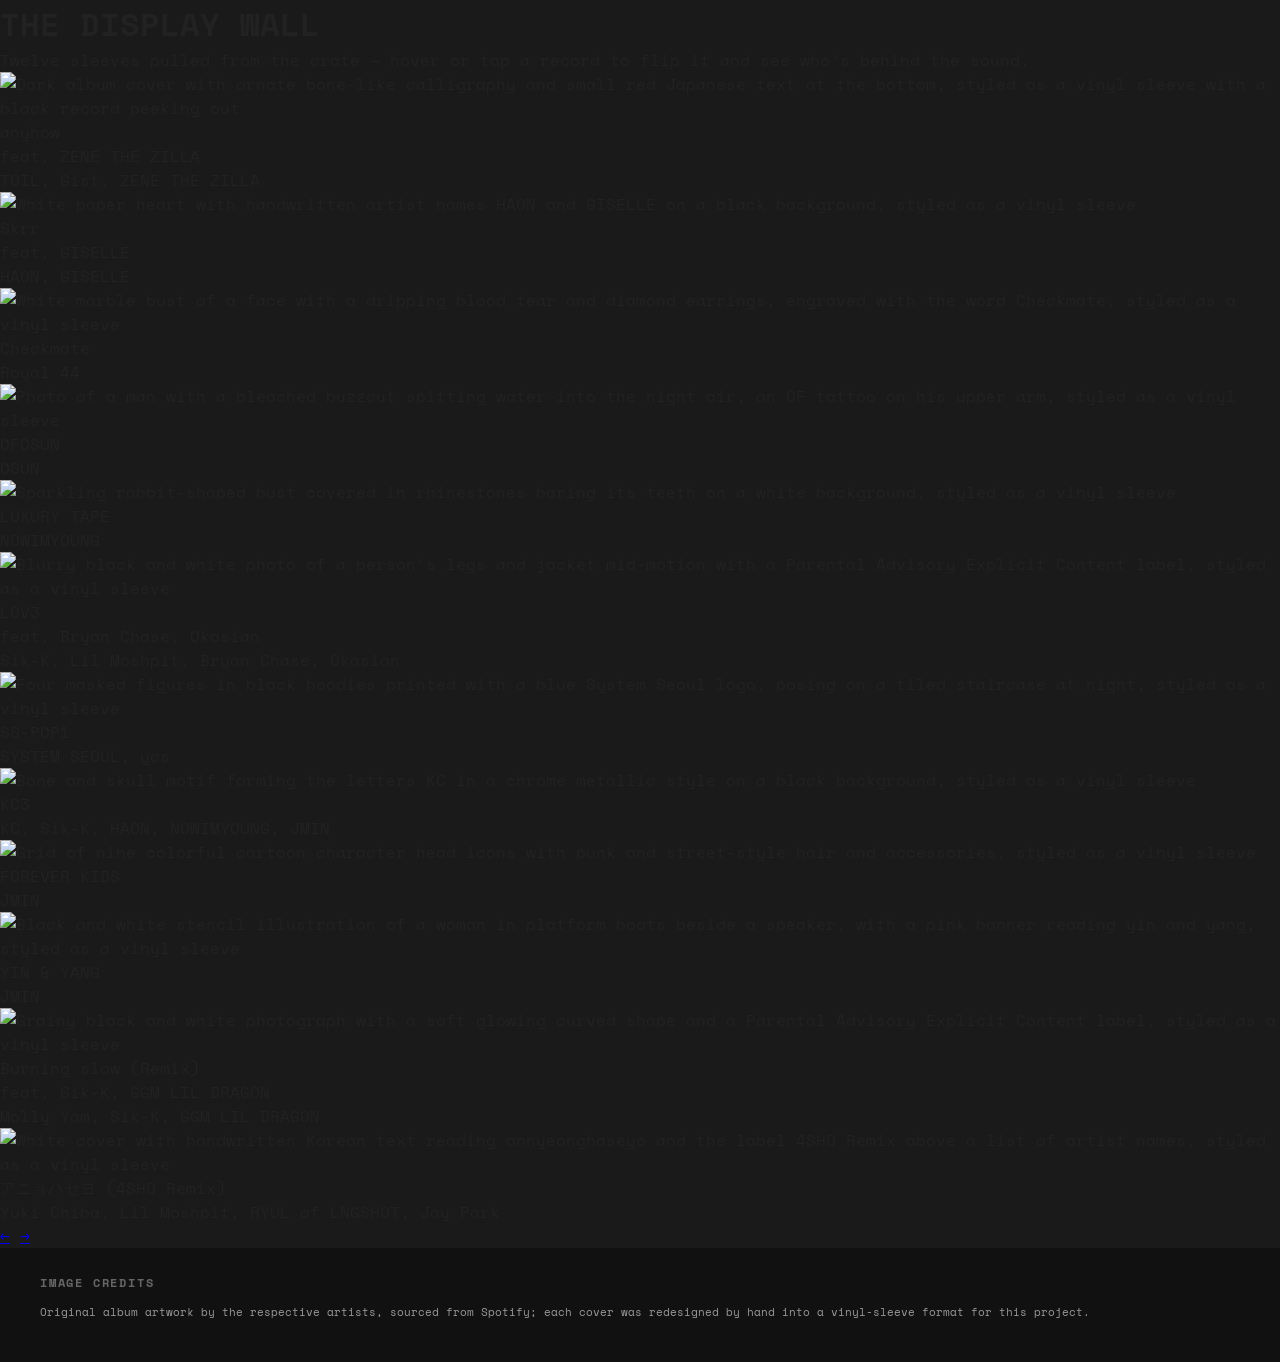
==== page2.html @ 895ce556 "Add files via upload" ====
<!DOCTYPE html>
<html lang="en">
  <head>
    <meta charset="UTF-8" />
    <meta name="viewport" content="width=device-width, initial-scale=1.0" />
    <title>The Display Wall — Korean Hip Hop Collage</title>

    <link rel="preconnect" href="https://fonts.googleapis.com" />
    <link rel="preconnect" href="https://fonts.gstatic.com" crossorigin />
    <link
      href="https://fonts.googleapis.com/css2?family=Abril+Fatface&family=Space+Mono:wght@400;700&display=swap"
      rel="stylesheet"
    />

    <link rel="stylesheet" href="style.css" />
  </head>
  <body class="page2-body">
    <!-- 天窗:纯装饰性的CSS天窗效果,暗示"店内向上看到的天花板光线" -->
    <div class="skylight" aria-hidden="true">
      <div class="skylight-glow"></div>
    </div>

    <main class="display-room">
      <header class="room-header">
        <h1>THE DISPLAY WALL</h1>
        <p class="room-intro">
          Twelve sleeves pulled from the crate — hover or tap a record to flip
          it and see who's behind the sound.
        </p>
      </header>

      <!-- 展示墙:3行4列的CSS Grid,每个格子是一张可翻转的专辑卡片 -->
      <section class="wall-grid">
        <div class="flip-card" tabindex="0" role="button" aria-pressed="false" aria-label="anyhow featuring ZENE THE ZILLA">
          <div class="flip-card-inner">
            <div class="flip-card-front">
              <img
                src="images/page2/album-01-anyhow.png"
                alt="Dark album cover with ornate bone-like calligraphy and small red Japanese text at the bottom, styled as a vinyl sleeve with a black record peeking out"
              />
            </div>
            <div class="flip-card-back">
              <p class="track-title">anyhow</p>
              <p class="track-feat">feat. ZENE THE ZILLA</p>
              <p class="track-artists">TOIL, Gist, ZENE THE ZILLA</p>
            </div>
          </div>
        </div>

        <div class="flip-card" tabindex="0" role="button" aria-pressed="false" aria-label="Skrr featuring GISELLE">
          <div class="flip-card-inner">
            <div class="flip-card-front">
              <img
                src="images/page2/album-02-skrr.png"
                alt="White paper heart with handwritten artist names HAON and GISELLE on a black background, styled as a vinyl sleeve"
              />
            </div>
            <div class="flip-card-back">
              <p class="track-title">Skrr</p>
              <p class="track-feat">feat. GISELLE</p>
              <p class="track-artists">HAON, GISELLE</p>
            </div>
          </div>
        </div>

        <div class="flip-card" tabindex="0" role="button" aria-pressed="false" aria-label="Checkmate by Royal 44">
          <div class="flip-card-inner">
            <div class="flip-card-front">
              <img
                src="images/page2/album-03-checkmate.png"
                alt="White marble bust of a face with a dripping blood tear and diamond earrings, engraved with the word Checkmate, styled as a vinyl sleeve"
              />
            </div>
            <div class="flip-card-back">
              <p class="track-title">Checkmate</p>
              <p class="track-artists">Royal 44</p>
            </div>
          </div>
        </div>

        <div class="flip-card" tabindex="0" role="button" aria-pressed="false" aria-label="OFOSUN by OSUN">
          <div class="flip-card-inner">
            <div class="flip-card-front">
              <img
                src="images/page2/album-04-ofosun.png"
                alt="Photo of a man with a bleached buzzcut spitting water into the night air, an OF tattoo on his upper arm, styled as a vinyl sleeve"
              />
            </div>
            <div class="flip-card-back">
              <p class="track-title">OFOSUN</p>
              <p class="track-artists">OSUN</p>
            </div>
          </div>
        </div>

        <div class="flip-card" tabindex="0" role="button" aria-pressed="false" aria-label="Luxury Tape by NOWIMYOUNG">
          <div class="flip-card-inner">
            <div class="flip-card-front">
              <img
                src="images/page2/album-05-luxurytape.png"
                alt="Sparkling rabbit-shaped bust covered in rhinestones baring its teeth on a white background, styled as a vinyl sleeve"
              />
            </div>
            <div class="flip-card-back">
              <p class="track-title">LUXURY TAPE</p>
              <p class="track-artists">NOWIMYOUNG</p>
            </div>
          </div>
        </div>

        <div class="flip-card" tabindex="0" role="button" aria-pressed="false" aria-label="LOV3 featuring Bryan Chase and Okasian">
          <div class="flip-card-inner">
            <div class="flip-card-front">
              <img
                src="images/page2/album-06-lov3.png"
                alt="Blurry black and white photo of a person's legs and jacket mid-motion with a Parental Advisory Explicit Content label, styled as a vinyl sleeve"
              />
            </div>
            <div class="flip-card-back">
              <p class="track-title">LOV3</p>
              <p class="track-feat">feat. Bryan Chase, Okasian</p>
              <p class="track-artists">Sik-K, Lil Moshpit, Bryan Chase, Okasian</p>
            </div>
          </div>
        </div>

        <div class="flip-card" tabindex="0" role="button" aria-pressed="false" aria-label="SS-POP1 by SYSTEM SEOUL and ycs">
          <div class="flip-card-inner">
            <div class="flip-card-front">
              <img
                src="images/page2/album-07-sspop1.png"
                alt="Four masked figures in black hoodies printed with a blue System Seoul logo, posing on a tiled staircase at night, styled as a vinyl sleeve"
              />
            </div>
            <div class="flip-card-back">
              <p class="track-title">SS-POP1</p>
              <p class="track-artists">SYSTEM SEOUL, ycs</p>
            </div>
          </div>
        </div>

        <div class="flip-card" tabindex="0" role="button" aria-pressed="false" aria-label="KC3 by KC, Sik-K, HAON, NOWIMYOUNG, and JMIN">
          <div class="flip-card-inner">
            <div class="flip-card-front">
              <img
                src="images/page2/album-08-kc3.png"
                alt="Bone and skull motif forming the letters KC in a chrome metallic style on a black background, styled as a vinyl sleeve"
              />
            </div>
            <div class="flip-card-back">
              <p class="track-title">KC3</p>
              <p class="track-artists">KC, Sik-K, HAON, NOWIMYOUNG, JMIN</p>
            </div>
          </div>
        </div>

        <div class="flip-card" tabindex="0" role="button" aria-pressed="false" aria-label="Forever Kids by JMIN">
          <div class="flip-card-inner">
            <div class="flip-card-front">
              <img
                src="images/page2/album-09-foreverkids.png"
                alt="Grid of nine colorful cartoon character head icons with punk and street-style hair and accessories, styled as a vinyl sleeve"
              />
            </div>
            <div class="flip-card-back">
              <p class="track-title">FOREVER KIDS</p>
              <p class="track-artists">JMIN</p>
            </div>
          </div>
        </div>

        <div class="flip-card" tabindex="0" role="button" aria-pressed="false" aria-label="Yin and Yang by JMIN">
          <div class="flip-card-inner">
            <div class="flip-card-front">
              <img
                src="images/page2/album-10-yinyang.png"
                alt="Black and white stencil illustration of a woman in platform boots beside a speaker, with a pink banner reading yin and yang, styled as a vinyl sleeve"
              />
            </div>
            <div class="flip-card-back">
              <p class="track-title">YIN &amp; YANG</p>
              <p class="track-artists">JMIN</p>
            </div>
          </div>
        </div>

        <div class="flip-card" tabindex="0" role="button" aria-pressed="false" aria-label="Burning slow remix featuring Sik-K and GGM LIL DRAGON">
          <div class="flip-card-inner">
            <div class="flip-card-front">
              <img
                src="images/page2/album-11-burningslow.png"
                alt="Grainy black and white photograph with a soft glowing curved shape and a Parental Advisory Explicit Content label, styled as a vinyl sleeve"
              />
            </div>
            <div class="flip-card-back">
              <p class="track-title">Burning slow (Remix)</p>
              <p class="track-feat">feat. Sik-K, GGM LIL DRAGON</p>
              <p class="track-artists">Molly Yam, Sik-K, GGM LIL DRAGON</p>
            </div>
          </div>
        </div>

        <div class="flip-card" tabindex="0" role="button" aria-pressed="false" aria-label="Annyeonghaseyo 4SHO Remix">
          <div class="flip-card-inner">
            <div class="flip-card-front">
              <img
                src="images/page2/album-12-annyeonghaseyo.png"
                alt="White cover with handwritten Korean text reading annyeonghaseyo and the label 4SHO Remix above a list of artist names, styled as a vinyl sleeve"
              />
            </div>
            <div class="flip-card-back">
              <p class="track-title">アニョハセヨ (4SHO Remix)</p>
              <p class="track-artists">Yuki Chiba, Lil Moshpit, RYUL of LNGSHOT, Jay Park</p>
            </div>
          </div>
        </div>
      </section>
    </main>

    <!-- 左右箭头导航:左回主页,右去下一页 -->
    <nav class="wall-nav" aria-label="Page navigation">
      <a class="wall-arrow wall-arrow-left" href="index.html" aria-label="Back to the storefront">&#8592;</a>
      <a class="wall-arrow wall-arrow-right" href="page3.html" aria-label="Continue to the next room">&#8594;</a>
    </nav>

    <footer class="credits">
      <h2>Image Credits</h2>
      <p class="credits-note">
        Original album artwork by the respective artists, sourced from Spotify;
        each cover was redesigned by hand into a vinyl-sleeve format for this project.
      </p>
    </footer>

    <script>
      // 让触摸设备(没有鼠标hover)也能点击翻转卡片,同时保留键盘可访问性
      document.querySelectorAll(".flip-card").forEach(function (card) {
        function toggleFlip() {
          var flipped = card.classList.toggle("flipped");
          card.setAttribute("aria-pressed", flipped ? "true" : "false");
        }
        card.addEventListener("click", toggleFlip);
        card.addEventListener("keydown", function (e) {
          if (e.key === "Enter" || e.key === " ") {
            e.preventDefault();
            toggleFlip();
          }
        });
      });
    </script>
  </body>
</html>
---- style.css ----
/* ===== 全局重置 ===== */
* {
  margin: 0;
  padding: 0;
  box-sizing: border-box;
}

body {
  background-color: #1a1a1a;
  font-family: "Space Mono", monospace;
  color: #222;
}

.storefront {
  display: grid;
  grid-template-rows: auto auto;
  grid-template-columns: 1fr;
}

/* ============================================
   HERO: 门的照片,横向满宽,所有贴纸都叠加在这张照片上
   ============================================ */
.hero {
  position: relative;
  width: 100%;
  aspect-ratio: 3 / 2;
  max-height: 92vh;
  overflow: hidden;
}

.door-photo {
  width: 100%;
  height: 100%;
}

.door-photo .main-photo {
  width: 100%;
  height: 100%;
  object-fit: cover;
  display: block;
}

.shop-sign {
  position: absolute;
  inset: 0;
  z-index: 3;
  display: flex;
  align-items: center;
  justify-content: center;
  text-align: center;
  font-family: "Abril Fatface", serif;
  font-size: clamp(3rem, 11vw, 8rem);
  line-height: 0.8;
  letter-spacing: -0.01em;
  color: #faff00;
  transform: scaleY(1.75);
  text-shadow: 0 0 40px rgba(0, 0, 0, 0.55);
  pointer-events: none;
}

.handle-overlay {
  position: absolute;
  top: 55%;
  right: 15%;
  width: 3.6%;
  height: auto;
  aspect-ratio: 1 / 1;
  object-fit: cover;
  border: 2px solid #f4f1ea;
  box-shadow: 2px 3px 8px rgba(0, 0, 0, 0.5);
  transform: rotate(-6deg);
  transition: transform 0.25s ease;
  z-index: 2;
  cursor: pointer;
}

.handle-overlay:hover,
.handle-overlay:focus {
  transform: scale(1.4) rotate(0deg);
  z-index: 6;
}

.sticker {
  position: absolute;
  z-index: 2;
  border: 5px solid #f4f1ea;
  background: #f4f1ea;
  box-shadow: 3px 5px 12px rgba(0, 0, 0, 0.5);
  transition: transform 0.25s ease;
}

.sticker img {
  width: 100%;
  height: 100%;
  object-fit: cover;
  display: block;
}

.sticker:hover,
.sticker:focus-within {
  z-index: 6;
  transform: scale(1.12) rotate(0deg) !important;
}

.sticker-hours {
  top: 4%;
  left: 2%;
  width: 15%;
  aspect-ratio: 1024 / 689;
  transform: rotate(-4deg);
}

.sticker-graffiti {
  top: 40%;
  left: 3%;
  width: 10%;
  aspect-ratio: 1 / 1;
  transform: rotate(-6deg);
}

.sticker-sign {
  bottom: 8%;
  left: 3%;
  width: 7%;
  aspect-ratio: 1 / 1;
  transform: rotate(5deg);
}

.sticker-flyer {
  bottom: 6%;
  left: 14%;
  width: 10%;
  aspect-ratio: 736 / 920;
  transform: rotate(4deg);
}

.sticker-poster {
  top: 6%;
  right: 24%;
  width: 12%;
  aspect-ratio: 735 / 741;
  transform: rotate(-3deg);
}

.sticker-group {
  top: 4%;
  right: 3%;
  width: 13%;
  aspect-ratio: 1170 / 1130;
  transform: rotate(3deg);
}

.sticker-vinyl {
  bottom: 8%;
  right: 22%;
  width: 9%;
  aspect-ratio: 750 / 1000;
  transform: rotate(6deg);
}

.sticker-artist {
  bottom: 6%;
  right: 4%;
  width: 10%;
  aspect-ratio: 736 / 946;
  transform: rotate(-5deg);
}

.enter-nav {
  position: absolute;
  bottom: 5%;
  left: 50%;
  transform: translateX(-50%);
  z-index: 4;
}

.enter-nav a {
  font-family: "Space Mono", monospace;
  font-size: 1.1rem;
  color: #fff;
  text-decoration: underline;
  text-underline-offset: 6px;
  background: rgba(0, 0, 0, 0.65);
  padding: 10px 24px;
  transition: color 0.2s ease, background 0.2s ease;
}

.enter-nav a:hover,
.enter-nav a:focus {
  color: #ffde59;
  background: rgba(0, 0, 0, 0.85);
}

.tagline {
  font-family: "Space Mono", monospace;
  font-weight: 700;
  font-size: 0.95rem;
  color: #f4e9d8;
  text-align: center;
  padding: 24px 20px;
  background: #1a1a1a;
}

.credits {
  background: #111;
  color: #999;
  font-family: "Space Mono", monospace;
  font-size: 0.7rem;
  padding: 24px 40px 40px;
  line-height: 1.8;
}

.credits h2 {
  font-family: "Space Mono", monospace;
  font-size: 0.75rem;
  text-transform: uppercase;
  letter-spacing: 0.15em;
  color: #666;
  margin-bottom: 8px;
}

.credits a {
  color: #f4e9d8;
}

.credits a:hover,
.credits a:focus {
  color: #ffde59;
}

@media (max-width: 700px) {
  .hero {
    aspect-ratio: 4 / 5;
    max-height: none;
  }
  .shop-sign {
    font-size: clamp(2.2rem, 16vw, 4rem);
  }
  .sticker-hours,
  .sticker-poster,
  .sticker-group {
    width: 22%;
  }
  .sticker-graffiti,
  .sticker-flyer,
  .sticker-vinyl,
  .sticker-artist {
    width: 16%;
  }
  .sticker-sign {
    width: 11%;
  }
  .handle-overlay {
    width: 6%;
  }
}
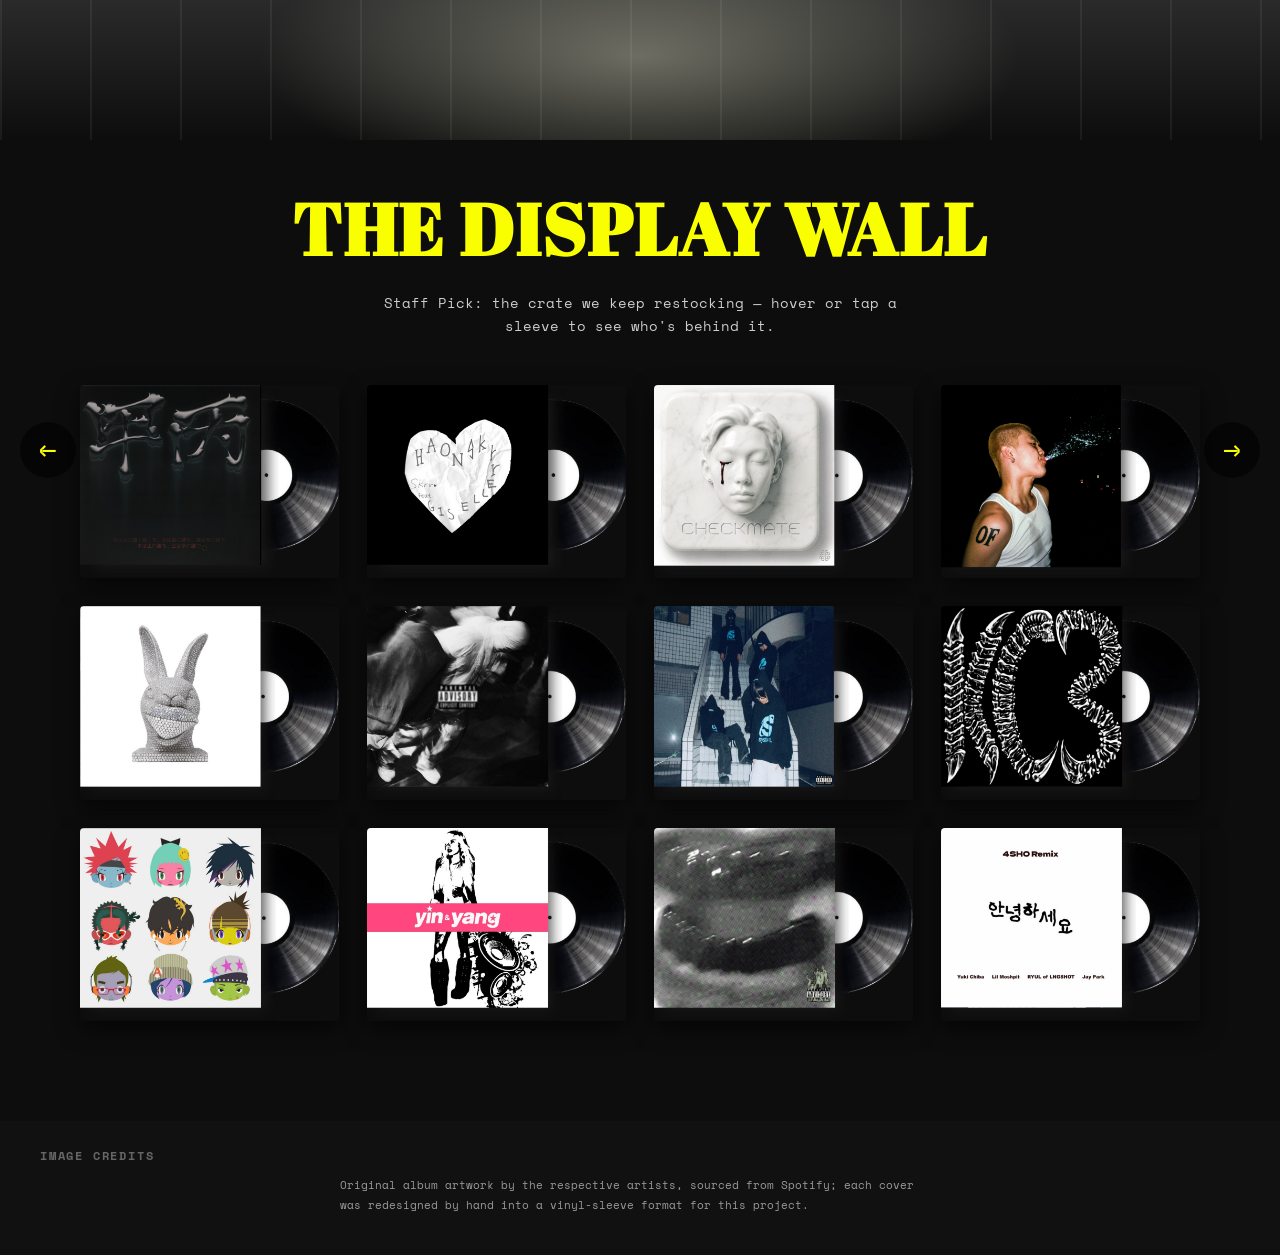
==== commit 8c02367c: "Add files via upload" ====
--- a/page2.html
+++ b/page2.html
@@ -24,8 +24,8 @@
       <header class="room-header">
         <h1>THE DISPLAY WALL</h1>
         <p class="room-intro">
-          Twelve sleeves pulled from the crate — hover or tap a record to flip
-          it and see who's behind the sound.
+          Staff Pick: the crate we keep restocking — hover or tap a sleeve to
+          see who's behind it.
         </p>
       </header>
 
--- a/style.css
+++ b/style.css
@@ -11,6 +11,9 @@
   color: #222;
 }
 
+/* Page 1 整体用 CSS Grid 分成两行:hero大图区 + tagline文字区。
+   hero内部的贴纸依然用 position:absolute 做自由拼贴,两者不冲突:
+   Grid 负责整页的宏观结构,absolute 负责 hero 内部的贴纸细节摆放。 */
 .storefront {
   display: grid;
   grid-template-rows: auto auto;
@@ -23,7 +26,7 @@
 .hero {
   position: relative;
   width: 100%;
-  aspect-ratio: 3 / 2;
+  aspect-ratio: 3 / 2; /* 门店照片原始比例 735x490,完整显示不裁切变形 */
   max-height: 92vh;
   overflow: hidden;
 }
@@ -40,6 +43,7 @@
   display: block;
 }
 
+/* ===== 标题招牌 ===== */
 .shop-sign {
   position: absolute;
   inset: 0;
@@ -58,6 +62,7 @@
   pointer-events: none;
 }
 
+/* ===== 门把手贴纸:很小尺寸,贴在照片里真实门的位置上,可交互 ===== */
 .handle-overlay {
   position: absolute;
   top: 55%;
@@ -80,6 +85,7 @@
   z-index: 6;
 }
 
+/* ===== 贴纸通用样式:白边+投影,模拟"贴上去"的质感 ===== */
 .sticker {
   position: absolute;
   z-index: 2;
@@ -102,6 +108,7 @@
   transform: scale(1.12) rotate(0deg) !important;
 }
 
+/* 每张贴纸的位置、大小、比例,均对应各自原图的真实宽高比,避免裁切变形 */
 .sticker-hours {
   top: 4%;
   left: 2%;
@@ -166,6 +173,7 @@
   transform: rotate(-5deg);
 }
 
+/* ===== 导航:进入店内 ===== */
 .enter-nav {
   position: absolute;
   bottom: 5%;
@@ -191,6 +199,7 @@
   background: rgba(0, 0, 0, 0.85);
 }
 
+/* ===== 氛围文案 ===== */
 .tagline {
   font-family: "Space Mono", monospace;
   font-weight: 700;
@@ -201,6 +210,7 @@
   background: #1a1a1a;
 }
 
+/* ===== 素材来源 Credits ===== */
 .credits {
   background: #111;
   color: #999;
@@ -228,6 +238,7 @@
   color: #ffde59;
 }
 
+/* ===== 响应式:小屏幕上让贴纸稍微缩小,避免过度重叠 ===== */
 @media (max-width: 700px) {
   .hero {
     aspect-ratio: 4 / 5;
@@ -254,3 +265,213 @@
     width: 6%;
   }
 }
+
+/* ============================================
+   PAGE 2: THE DISPLAY WALL
+   3行 x 4列 的 CSS Grid 展示墙,和page1的absolute拼贴、
+   page3(之后)的布局都不一样,体现"每页不同网格结构"
+   ============================================ */
+.page2-body {
+  background: #0d0d0d;
+}
+
+/* 天窗:纯装饰,模拟店内抬头看到的天花板光线 */
+.skylight {
+  position: relative;
+  height: 140px;
+  background: repeating-linear-gradient(
+      90deg,
+      rgba(255, 255, 255, 0.06) 0px,
+      rgba(255, 255, 255, 0.06) 2px,
+      transparent 2px,
+      transparent 90px
+    ),
+    linear-gradient(180deg, #2a2a2a 0%, #0d0d0d 100%);
+  overflow: hidden;
+}
+
+.skylight-glow {
+  position: absolute;
+  top: -60%;
+  left: 50%;
+  width: 60%;
+  height: 200%;
+  transform: translateX(-50%);
+  background: radial-gradient(
+    ellipse at center,
+    rgba(255, 255, 224, 0.35) 0%,
+    rgba(255, 255, 224, 0) 70%
+  );
+}
+
+.display-room {
+  max-width: 1400px;
+  margin: 0 auto;
+  padding: 40px 80px 100px;
+}
+
+.room-header {
+  text-align: center;
+  margin-bottom: 48px;
+}
+
+.room-header h1 {
+  font-family: "Abril Fatface", serif;
+  font-size: clamp(2.5rem, 6vw, 4.5rem);
+  color: #faff00;
+  letter-spacing: 0.02em;
+}
+
+.room-intro {
+  font-family: "Space Mono", monospace;
+  color: #ccc;
+  max-width: 560px;
+  margin: 14px auto 0;
+  font-size: 0.9rem;
+  line-height: 1.6;
+}
+
+/* 展示墙:3行4列 CSS Grid */
+.wall-grid {
+  display: grid;
+  grid-template-columns: repeat(4, 1fr);
+  grid-template-rows: repeat(3, 1fr);
+  gap: 28px;
+}
+
+.flip-card {
+  perspective: 1200px;
+  aspect-ratio: 1.34;
+  cursor: pointer;
+  outline: none;
+}
+
+.flip-card:focus-visible .flip-card-inner {
+  outline: 3px solid #faff00;
+  outline-offset: 4px;
+}
+
+.flip-card-inner {
+  position: relative;
+  width: 100%;
+  height: 100%;
+  transition: transform 0.6s;
+  transform-style: preserve-3d;
+}
+
+.flip-card:hover .flip-card-inner,
+.flip-card.flipped .flip-card-inner {
+  transform: rotateY(180deg);
+}
+
+.flip-card-front,
+.flip-card-back {
+  position: absolute;
+  inset: 0;
+  backface-visibility: hidden;
+  border-radius: 4px;
+  overflow: hidden;
+  box-shadow: 0 8px 22px rgba(0, 0, 0, 0.6);
+}
+
+.flip-card-front img {
+  width: 100%;
+  height: 100%;
+  object-fit: cover;
+  display: block;
+}
+
+.flip-card-back {
+  background: #111;
+  border: 2px solid #faff00;
+  transform: rotateY(180deg);
+  display: flex;
+  flex-direction: column;
+  align-items: center;
+  justify-content: center;
+  text-align: center;
+  padding: 16px;
+}
+
+.track-title {
+  font-family: "Abril Fatface", serif;
+  color: #faff00;
+  font-size: 1.1rem;
+  margin-bottom: 8px;
+  line-height: 1.2;
+}
+
+.track-feat {
+  font-family: "Space Mono", monospace;
+  color: #ccc;
+  font-size: 0.7rem;
+  margin-bottom: 8px;
+}
+
+.track-artists {
+  font-family: "Space Mono", monospace;
+  color: #999;
+  font-size: 0.7rem;
+  line-height: 1.5;
+}
+
+/* 左右箭头导航 */
+.wall-arrow {
+  position: fixed;
+  top: 50%;
+  transform: translateY(-50%);
+  width: 56px;
+  height: 56px;
+  display: flex;
+  align-items: center;
+  justify-content: center;
+  font-size: 1.8rem;
+  color: #faff00;
+  text-decoration: none;
+  background: rgba(0, 0, 0, 0.55);
+  border-radius: 50%;
+  z-index: 10;
+  transition: background 0.2s ease, transform 0.2s ease;
+}
+
+.wall-arrow-left {
+  left: 20px;
+}
+
+.wall-arrow-right {
+  right: 20px;
+}
+
+.wall-arrow:hover,
+.wall-arrow:focus {
+  background: rgba(0, 0, 0, 0.9);
+  transform: translateY(-50%) scale(1.12);
+}
+
+.credits-note {
+  max-width: 600px;
+  margin: 0 auto;
+}
+
+/* ===== 响应式:小屏幕上减少列数 ===== */
+@media (max-width: 900px) {
+  .display-room {
+    padding: 30px 30px 80px;
+  }
+  .wall-grid {
+    grid-template-columns: repeat(2, 1fr);
+    grid-template-rows: repeat(6, 1fr);
+  }
+  .wall-arrow {
+    width: 44px;
+    height: 44px;
+    font-size: 1.4rem;
+  }
+}
+
+@media (max-width: 480px) {
+  .wall-grid {
+    grid-template-columns: 1fr;
+    grid-template-rows: repeat(12, 1fr);
+  }
+}
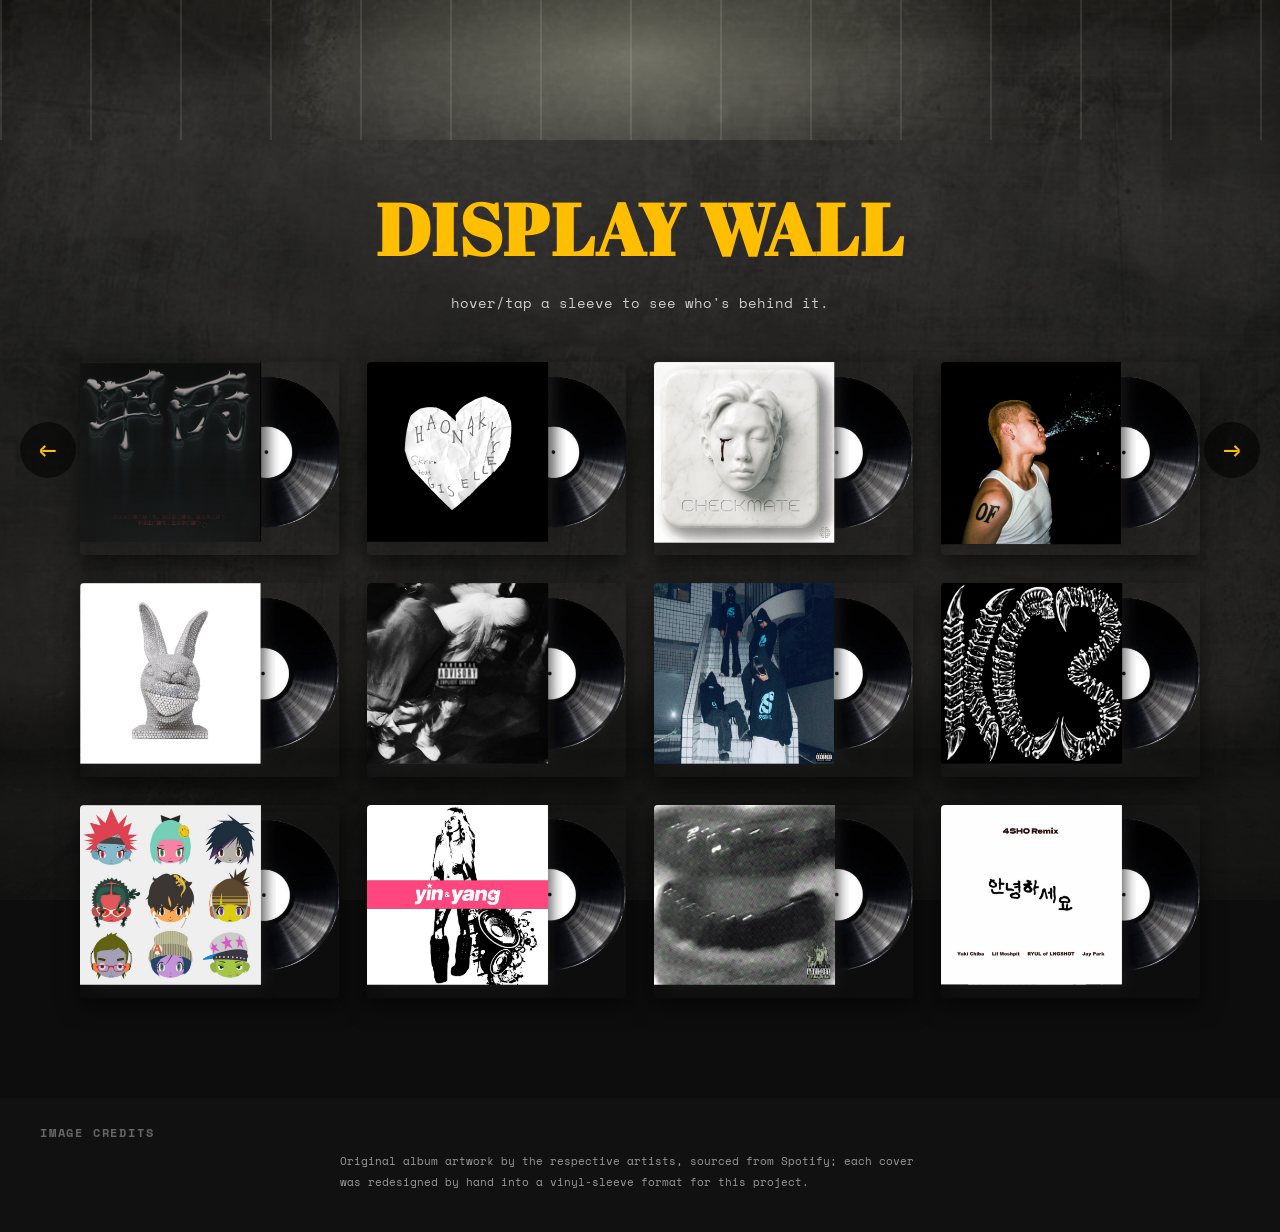
==== commit fa8c88c5: "Add files via upload" ====
--- a/page2.html
+++ b/page2.html
@@ -22,10 +22,9 @@
 
     <main class="display-room">
       <header class="room-header">
-        <h1>THE DISPLAY WALL</h1>
+        <h1>DISPLAY WALL</h1>
         <p class="room-intro">
-          Staff Pick: the crate we keep restocking — hover or tap a sleeve to
-          see who's behind it.
+          hover/tap a sleeve to see who's behind it.
         </p>
       </header>
 
--- a/style.css
+++ b/style.css
@@ -56,7 +56,7 @@
   font-size: clamp(3rem, 11vw, 8rem);
   line-height: 0.8;
   letter-spacing: -0.01em;
-  color: #faff00;
+  color: #FFBF00;
   transform: scaleY(1.75);
   text-shadow: 0 0 40px rgba(0, 0, 0, 0.55);
   pointer-events: none;
@@ -195,7 +195,7 @@
 
 .enter-nav a:hover,
 .enter-nav a:focus {
-  color: #ffde59;
+  color: #FFBF00;
   background: rgba(0, 0, 0, 0.85);
 }
 
@@ -235,7 +235,7 @@
 
 .credits a:hover,
 .credits a:focus {
-  color: #ffde59;
+  color: #FFBF00;
 }
 
 /* ===== 响应式:小屏幕上让贴纸稍微缩小,避免过度重叠 ===== */
@@ -272,7 +272,33 @@
    page3(之后)的布局都不一样,体现"每页不同网格结构"
    ============================================ */
 .page2-body {
-  background: #0d0d0d;
+  background: #0d0d0d url("images/page2/room-bg.jpg") no-repeat center top;
+  background-size: cover;
+  background-attachment: fixed;
+  position: relative;
+}
+
+/* 半透明暗色叠加层,确保背景照片上的文字和卡片依然清晰可读 */
+.page2-body::before {
+  content: "";
+  position: fixed;
+  inset: 0;
+  background: linear-gradient(
+    180deg,
+    rgba(10, 10, 10, 0.35) 0%,
+    rgba(10, 10, 10, 0.75) 40%,
+    rgba(10, 10, 10, 0.92) 100%
+  );
+  z-index: 0;
+  pointer-events: none;
+}
+
+.skylight,
+.display-room,
+.wall-nav,
+.credits {
+  position: relative;
+  z-index: 1;
 }
 
 /* 天窗:纯装饰,模拟店内抬头看到的天花板光线 */
@@ -280,13 +306,12 @@
   position: relative;
   height: 140px;
   background: repeating-linear-gradient(
-      90deg,
-      rgba(255, 255, 255, 0.06) 0px,
-      rgba(255, 255, 255, 0.06) 2px,
-      transparent 2px,
-      transparent 90px
-    ),
-    linear-gradient(180deg, #2a2a2a 0%, #0d0d0d 100%);
+    90deg,
+    rgba(255, 255, 255, 0.1) 0px,
+    rgba(255, 255, 255, 0.1) 2px,
+    transparent 2px,
+    transparent 90px
+  );
   overflow: hidden;
 }
 
@@ -318,7 +343,7 @@
 .room-header h1 {
   font-family: "Abril Fatface", serif;
   font-size: clamp(2.5rem, 6vw, 4.5rem);
-  color: #faff00;
+  color: #FFBF00;
   letter-spacing: 0.02em;
 }
 
@@ -347,7 +372,7 @@
 }
 
 .flip-card:focus-visible .flip-card-inner {
-  outline: 3px solid #faff00;
+  outline: 3px solid #FFBF00;
   outline-offset: 4px;
 }
 
@@ -383,7 +408,7 @@
 
 .flip-card-back {
   background: #111;
-  border: 2px solid #faff00;
+  border: 2px solid #FFBF00;
   transform: rotateY(180deg);
   display: flex;
   flex-direction: column;
@@ -395,7 +420,7 @@
 
 .track-title {
   font-family: "Abril Fatface", serif;
-  color: #faff00;
+  color: #FFBF00;
   font-size: 1.1rem;
   margin-bottom: 8px;
   line-height: 1.2;
@@ -426,7 +451,7 @@
   align-items: center;
   justify-content: center;
   font-size: 1.8rem;
-  color: #faff00;
+  color: #FFBF00;
   text-decoration: none;
   background: rgba(0, 0, 0, 0.55);
   border-radius: 50%;
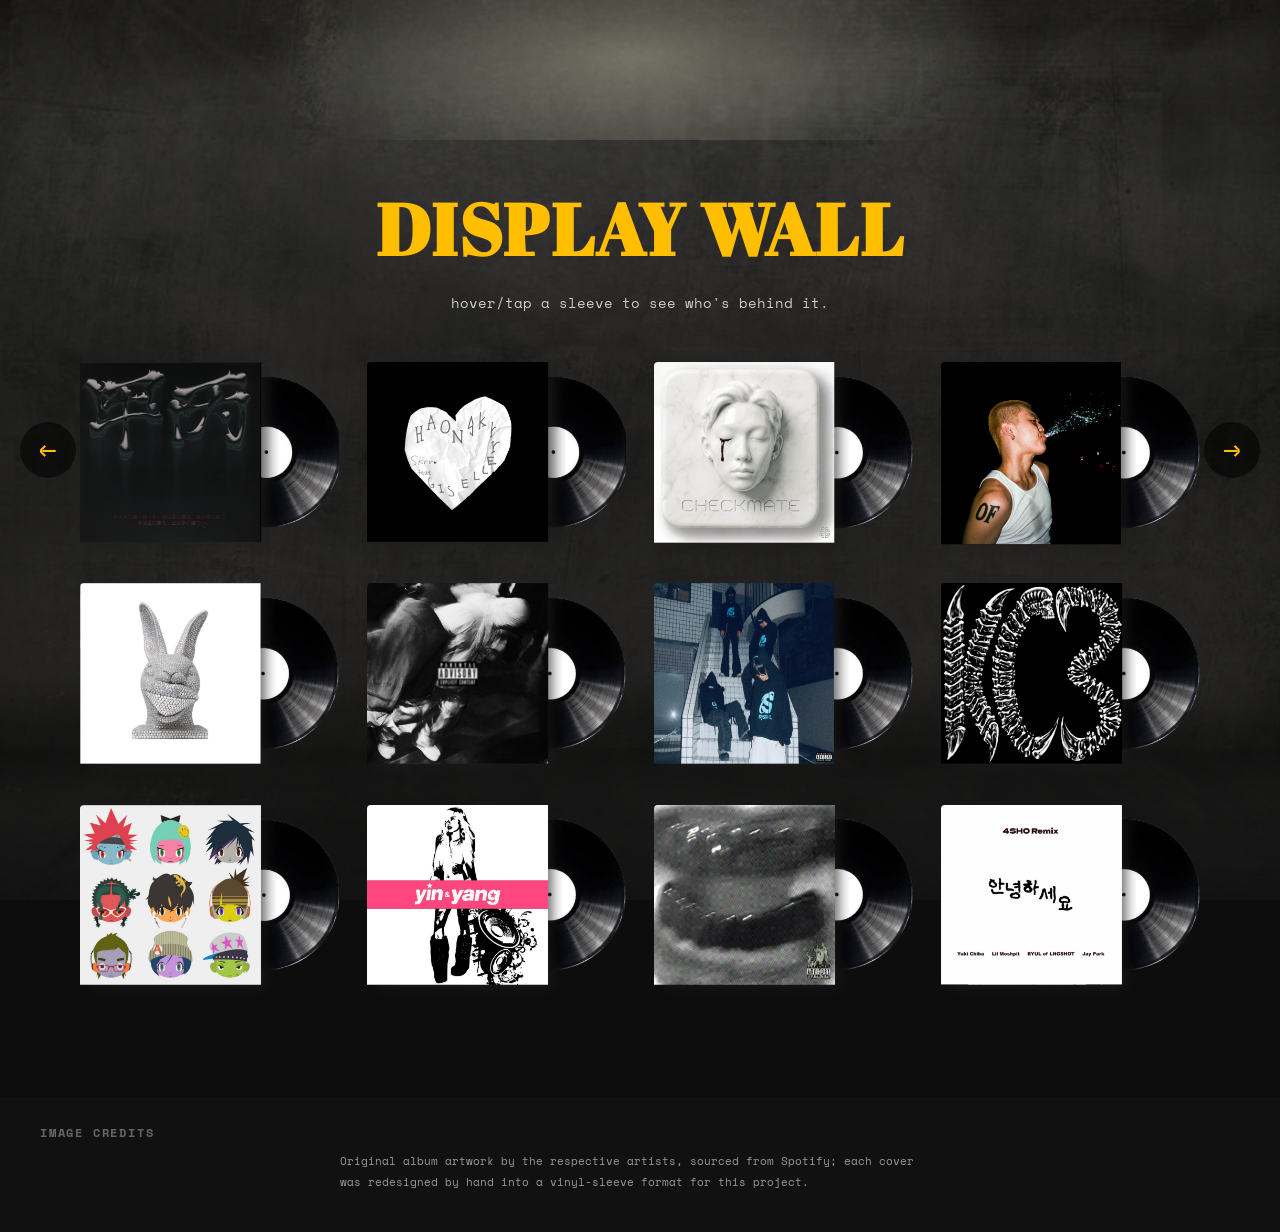
==== commit 33a635d2: "Remove navigation comments and accessibility note Removed commented navigation instructions and a co" ====
--- a/page2.html
+++ b/page2.html
@@ -216,7 +216,7 @@
       </section>
     </main>
 
-    <!-- 左右箭头导航:左回主页,右去下一页 -->
+
     <nav class="wall-nav" aria-label="Page navigation">
       <a class="wall-arrow wall-arrow-left" href="index.html" aria-label="Back to the storefront">&#8592;</a>
       <a class="wall-arrow wall-arrow-right" href="page3.html" aria-label="Continue to the next room">&#8594;</a>
@@ -231,7 +231,7 @@
     </footer>
 
     <script>
-      // 让触摸设备(没有鼠标hover)也能点击翻转卡片,同时保留键盘可访问性
+
       document.querySelectorAll(".flip-card").forEach(function (card) {
         function toggleFlip() {
           var flipped = card.classList.toggle("flipped");
--- a/style.css
+++ b/style.css
@@ -305,13 +305,6 @@
 .skylight {
   position: relative;
   height: 140px;
-  background: repeating-linear-gradient(
-    90deg,
-    rgba(255, 255, 255, 0.1) 0px,
-    rgba(255, 255, 255, 0.1) 2px,
-    transparent 2px,
-    transparent 90px
-  );
   overflow: hidden;
 }
 
@@ -396,7 +389,6 @@
   backface-visibility: hidden;
   border-radius: 4px;
   overflow: hidden;
-  box-shadow: 0 8px 22px rgba(0, 0, 0, 0.6);
 }
 
 .flip-card-front img {
@@ -500,3 +492,253 @@
     grid-template-rows: repeat(12, 1fr);
   }
 }
+
+/* ============================================
+   PAGE 3: 2000s
+   MP3特写照片横向满宽(呼应page1的门照片手法),贴纸直接叠加/
+   悬挂在照片边缘上,屏幕区域是独立的2x2 CSS Grid 用来点击播放音频 —
+   三页各自的网格用法完全不同:page1是absolute叠加、page2是规整3x4展示墙网格、
+   page3是"满宽主图 + 边缘悬挂贴纸 + 内嵌小型功能性网格"
+   ============================================ */
+.page3-body {
+  background: #101010;
+  overflow-x: hidden;
+}
+
+.ipod-stage {
+  width: 100%;
+  padding: 0 60px 140px;
+}
+
+.ipod-header {
+  text-align: center;
+  padding: 50px 20px 40px;
+}
+
+.ipod-title {
+  font-family: "Abril Fatface", serif;
+  color: #FFBF00;
+  font-size: clamp(2.5rem, 6vw, 4.5rem);
+  margin-bottom: 10px;
+}
+
+.ipod-instructions {
+  font-family: "Space Mono", monospace;
+  color: #ccc;
+  font-size: 0.9rem;
+}
+
+/* MP3播放器特写:横向满宽,和照片原始比例完全一致,不裁切变形 */
+.ipod-hero {
+  position: relative;
+  width: 100%;
+  aspect-ratio: 1102 / 955;
+  max-height: 78vh;
+  margin: 0 auto;
+  max-width: 1100px;
+}
+
+.ipod-hero .main-photo {
+  width: 100%;
+  height: 100%;
+  object-fit: cover;
+  display: block;
+  border-radius: 8px;
+  box-shadow: 0 24px 60px rgba(0, 0, 0, 0.7);
+}
+
+/* 屏幕区域:2x2 CSS Grid,四张可点击播放的专辑封面 */
+.screen-grid {
+  position: absolute;
+  top: 3%;
+  left: 7%;
+  width: 86%;
+  height: 33%;
+  display: grid;
+  grid-template-columns: 1fr 1fr;
+  grid-template-rows: 1fr 1fr;
+  gap: 3%;
+  z-index: 3;
+}
+
+.screen-cell {
+  position: relative;
+  padding: 0;
+  border: none;
+  cursor: pointer;
+  overflow: hidden;
+  background: #000;
+}
+
+.screen-cell img {
+  width: 100%;
+  height: 100%;
+  object-fit: cover;
+  display: block;
+  filter: brightness(0.82);
+  transition: filter 0.2s ease;
+}
+
+.screen-cell .play-icon {
+  position: absolute;
+  inset: 0;
+  display: flex;
+  align-items: center;
+  justify-content: center;
+  font-size: 1.1rem;
+  color: #FFBF00;
+  background: rgba(0, 0, 0, 0.25);
+  opacity: 0;
+  transition: opacity 0.2s ease;
+}
+
+.screen-cell:hover img,
+.screen-cell.playing img {
+  filter: brightness(1);
+}
+
+.screen-cell:hover .play-icon,
+.screen-cell.playing .play-icon {
+  opacity: 1;
+}
+
+.screen-cell.playing {
+  outline: 2px solid #FFBF00;
+  outline-offset: -2px;
+}
+
+.screen-cell:focus-visible {
+  outline: 3px solid #FFBF00;
+  outline-offset: 2px;
+}
+
+/* 贴纸:直接叠加/悬挂在MP3机身照片的边缘上,像真的贴纸贴上去/垂下来 */
+.deco-sticker {
+  position: absolute;
+  z-index: 4;
+  height: auto;
+  aspect-ratio: 0.8;
+  object-fit: contain;
+  filter: drop-shadow(2px 5px 10px rgba(0, 0, 0, 0.6));
+}
+
+.deco-two-rappers {
+  top: -9%;
+  left: -4%;
+  width: 15%;
+  transform: rotate(-8deg);
+}
+
+.deco-mirror-selfie {
+  top: -9%;
+  right: -4%;
+  width: 12%;
+  transform: rotate(7deg);
+}
+
+.deco-money-face {
+  top: 16%;
+  left: -7%;
+  width: 10%;
+  transform: rotate(-6deg);
+}
+
+.deco-five-black {
+  top: 16%;
+  right: -7%;
+  width: 11%;
+  transform: rotate(7deg);
+}
+
+.deco-four-peace {
+  top: 55%;
+  left: -7%;
+  width: 10%;
+  transform: rotate(-4deg);
+}
+
+.deco-fivelines-circle {
+  top: 55%;
+  right: -7%;
+  width: 9%;
+  aspect-ratio: 1;
+  transform: rotate(4deg);
+}
+
+.deco-heart {
+  bottom: -11%;
+  left: 10%;
+  width: 11%;
+  aspect-ratio: 1;
+  transform: rotate(5deg);
+}
+
+.deco-five-bw-group {
+  bottom: -11%;
+  right: 9%;
+  width: 13%;
+  transform: rotate(-5deg);
+}
+
+/* 五角星形状的两张贴纸,叠在屏幕上方两角 */
+.deco-star {
+  position: absolute;
+  z-index: 4;
+  width: 9%;
+  aspect-ratio: 1;
+  display: block;
+}
+
+.deco-star img {
+  width: 100%;
+  height: 100%;
+  object-fit: cover;
+  clip-path: polygon(
+    50% 0%,
+    61% 35%,
+    98% 35%,
+    68% 57%,
+    79% 91%,
+    50% 70%,
+    21% 91%,
+    32% 57%,
+    2% 35%,
+    39% 35%
+  );
+  filter: drop-shadow(2px 4px 8px rgba(0, 0, 0, 0.6));
+}
+
+.deco-star-wall {
+  top: -7%;
+  left: 28%;
+  transform: rotate(-9deg);
+}
+
+.deco-star-scarred {
+  top: -7%;
+  right: 28%;
+  transform: rotate(8deg);
+}
+
+/* ===== 响应式:小屏幕上贴纸稍微缩小并收进边缘,避免溢出太多 ===== */
+@media (max-width: 700px) {
+  .ipod-stage {
+    padding: 0 24px 100px;
+  }
+  .deco-sticker,
+  .deco-star {
+    width: 20% !important;
+    top: auto !important;
+    bottom: auto !important;
+  }
+  .deco-two-rappers { top: -6% !important; left: 0 !important; }
+  .deco-mirror-selfie { top: -6% !important; right: 0 !important; }
+  .deco-money-face { top: 18% !important; left: -4% !important; }
+  .deco-five-black { top: 18% !important; right: -4% !important; }
+  .deco-four-peace { top: 55% !important; left: -4% !important; }
+  .deco-fivelines-circle { top: 55% !important; right: -4% !important; }
+  .deco-heart { bottom: -8% !important; left: 12% !important; }
+  .deco-five-bw-group { bottom: -8% !important; right: 8% !important; }
+  .deco-star-wall { top: -5% !important; left: 22% !important; }
+  .deco-star-scarred { top: -5% !important; right: 22% !important; }
+}
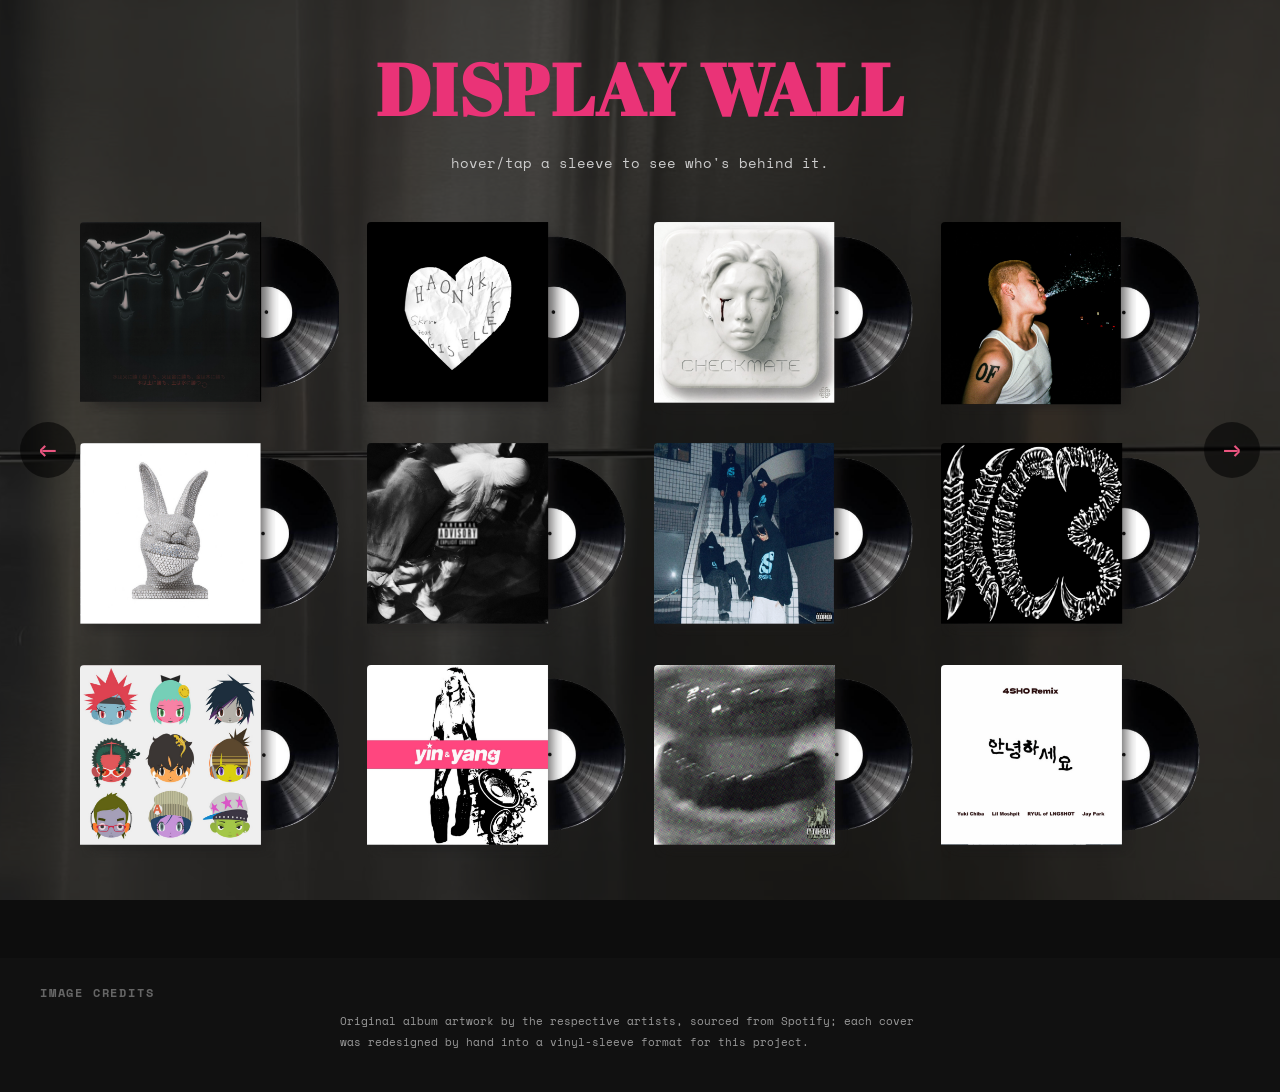
==== commit 4040fafb: "Add files via upload" ====
--- a/page2.html
+++ b/page2.html
@@ -15,14 +15,11 @@
     <link rel="stylesheet" href="style.css" />
   </head>
   <body class="page2-body">
-    <!-- 天窗:纯装饰性的CSS天窗效果,暗示"店内向上看到的天花板光线" -->
-    <div class="skylight" aria-hidden="true">
-      <div class="skylight-glow"></div>
-    </div>
-
     <main class="display-room">
       <header class="room-header">
-        <h1>DISPLAY WALL</h1>
+        <h1 class="room-title-spread">
+          <span>D</span><span>I</span><span>S</span><span class="stay-together">PLAY&nbsp;WA</span><span>L</span><span>L</span>
+        </h1>
         <p class="room-intro">
           hover/tap a sleeve to see who's behind it.
         </p>
@@ -216,7 +213,7 @@
       </section>
     </main>
 
-
+    <!-- 左右箭头导航:左回主页,右去下一页 -->
     <nav class="wall-nav" aria-label="Page navigation">
       <a class="wall-arrow wall-arrow-left" href="index.html" aria-label="Back to the storefront">&#8592;</a>
       <a class="wall-arrow wall-arrow-right" href="page3.html" aria-label="Continue to the next room">&#8594;</a>
@@ -231,7 +228,7 @@
     </footer>
 
     <script>
-
+      // 让触摸设备(没有鼠标hover)也能点击翻转卡片,同时保留键盘可访问性
       document.querySelectorAll(".flip-card").forEach(function (card) {
         function toggleFlip() {
           var flipped = card.classList.toggle("flipped");
--- a/style.css
+++ b/style.css
@@ -1,4 +1,3 @@
-/* ===== 全局重置 ===== */
 * {
   margin: 0;
   padding: 0;
@@ -11,22 +10,16 @@
   color: #222;
 }
 
-/* Page 1 整体用 CSS Grid 分成两行:hero大图区 + tagline文字区。
-   hero内部的贴纸依然用 position:absolute 做自由拼贴,两者不冲突:
-   Grid 负责整页的宏观结构,absolute 负责 hero 内部的贴纸细节摆放。 */
 .storefront {
   display: grid;
   grid-template-rows: auto auto;
   grid-template-columns: 1fr;
 }
 
-/* ============================================
-   HERO: 门的照片,横向满宽,所有贴纸都叠加在这张照片上
-   ============================================ */
 .hero {
   position: relative;
   width: 100%;
-  aspect-ratio: 3 / 2; /* 门店照片原始比例 735x490,完整显示不裁切变形 */
+  aspect-ratio: 3 / 2; 
   max-height: 92vh;
   overflow: hidden;
 }
@@ -43,7 +36,6 @@
   display: block;
 }
 
-/* ===== 标题招牌 ===== */
 .shop-sign {
   position: absolute;
   inset: 0;
@@ -62,7 +54,6 @@
   pointer-events: none;
 }
 
-/* ===== 门把手贴纸:很小尺寸,贴在照片里真实门的位置上,可交互 ===== */
 .handle-overlay {
   position: absolute;
   top: 55%;
@@ -85,7 +76,6 @@
   z-index: 6;
 }
 
-/* ===== 贴纸通用样式:白边+投影,模拟"贴上去"的质感 ===== */
 .sticker {
   position: absolute;
   z-index: 2;
@@ -108,7 +98,6 @@
   transform: scale(1.12) rotate(0deg) !important;
 }
 
-/* 每张贴纸的位置、大小、比例,均对应各自原图的真实宽高比,避免裁切变形 */
 .sticker-hours {
   top: 4%;
   left: 2%;
@@ -173,7 +162,6 @@
   transform: rotate(-5deg);
 }
 
-/* ===== 导航:进入店内 ===== */
 .enter-nav {
   position: absolute;
   bottom: 5%;
@@ -199,7 +187,6 @@
   background: rgba(0, 0, 0, 0.85);
 }
 
-/* ===== 氛围文案 ===== */
 .tagline {
   font-family: "Space Mono", monospace;
   font-weight: 700;
@@ -210,7 +197,6 @@
   background: #1a1a1a;
 }
 
-/* ===== 素材来源 Credits ===== */
 .credits {
   background: #111;
   color: #999;
@@ -238,7 +224,6 @@
   color: #FFBF00;
 }
 
-/* ===== 响应式:小屏幕上让贴纸稍微缩小,避免过度重叠 ===== */
 @media (max-width: 700px) {
   .hero {
     aspect-ratio: 4 / 5;
@@ -266,11 +251,6 @@
   }
 }
 
-/* ============================================
-   PAGE 2: THE DISPLAY WALL
-   3行 x 4列 的 CSS Grid 展示墙,和page1的absolute拼贴、
-   page3(之后)的布局都不一样,体现"每页不同网格结构"
-   ============================================ */
 .page2-body {
   background: #0d0d0d url("images/page2/room-bg.jpg") no-repeat center top;
   background-size: cover;
@@ -278,22 +258,15 @@
   position: relative;
 }
 
-/* 半透明暗色叠加层,确保背景照片上的文字和卡片依然清晰可读 */
 .page2-body::before {
   content: "";
   position: fixed;
   inset: 0;
-  background: linear-gradient(
-    180deg,
-    rgba(10, 10, 10, 0.35) 0%,
-    rgba(10, 10, 10, 0.75) 40%,
-    rgba(10, 10, 10, 0.92) 100%
-  );
+  background: rgba(10, 10, 10, 0.75);
   z-index: 0;
   pointer-events: none;
 }
 
-.skylight,
 .display-room,
 .wall-nav,
 .credits {
@@ -301,27 +274,6 @@
   z-index: 1;
 }
 
-/* 天窗:纯装饰,模拟店内抬头看到的天花板光线 */
-.skylight {
-  position: relative;
-  height: 140px;
-  overflow: hidden;
-}
-
-.skylight-glow {
-  position: absolute;
-  top: -60%;
-  left: 50%;
-  width: 60%;
-  height: 200%;
-  transform: translateX(-50%);
-  background: radial-gradient(
-    ellipse at center,
-    rgba(255, 255, 224, 0.35) 0%,
-    rgba(255, 255, 224, 0) 70%
-  );
-}
-
 .display-room {
   max-width: 1400px;
   margin: 0 auto;
@@ -336,7 +288,7 @@
 .room-header h1 {
   font-family: "Abril Fatface", serif;
   font-size: clamp(2.5rem, 6vw, 4.5rem);
-  color: #FFBF00;
+  color: #EA3377;
   letter-spacing: 0.02em;
 }
 
@@ -349,7 +301,6 @@
   line-height: 1.6;
 }
 
-/* 展示墙:3行4列 CSS Grid */
 .wall-grid {
   display: grid;
   grid-template-columns: repeat(4, 1fr);
@@ -365,7 +316,7 @@
 }
 
 .flip-card:focus-visible .flip-card-inner {
-  outline: 3px solid #FFBF00;
+  outline: 3px solid #EB5580;
   outline-offset: 4px;
 }
 
@@ -400,7 +351,7 @@
 
 .flip-card-back {
   background: #111;
-  border: 2px solid #FFBF00;
+  border: 2px solid #EB5580;
   transform: rotateY(180deg);
   display: flex;
   flex-direction: column;
@@ -412,7 +363,7 @@
 
 .track-title {
   font-family: "Abril Fatface", serif;
-  color: #FFBF00;
+  color: #EB5580;
   font-size: 1.1rem;
   margin-bottom: 8px;
   line-height: 1.2;
@@ -432,7 +383,6 @@
   line-height: 1.5;
 }
 
-/* 左右箭头导航 */
 .wall-arrow {
   position: fixed;
   top: 50%;
@@ -443,7 +393,7 @@
   align-items: center;
   justify-content: center;
   font-size: 1.8rem;
-  color: #FFBF00;
+  color: #EB5580;
   text-decoration: none;
   background: rgba(0, 0, 0, 0.55);
   border-radius: 50%;
@@ -470,7 +420,6 @@
   margin: 0 auto;
 }
 
-/* ===== 响应式:小屏幕上减少列数 ===== */
 @media (max-width: 900px) {
   .display-room {
     padding: 30px 30px 80px;
@@ -493,13 +442,6 @@
   }
 }
 
-/* ============================================
-   PAGE 3: 2000s
-   MP3特写照片横向满宽(呼应page1的门照片手法),贴纸直接叠加/
-   悬挂在照片边缘上,屏幕区域是独立的2x2 CSS Grid 用来点击播放音频 —
-   三页各自的网格用法完全不同:page1是absolute叠加、page2是规整3x4展示墙网格、
-   page3是"满宽主图 + 边缘悬挂贴纸 + 内嵌小型功能性网格"
-   ============================================ */
 .page3-body {
   background: #101010;
   overflow-x: hidden;
@@ -507,35 +449,38 @@
 
 .ipod-stage {
   width: 100%;
-  padding: 0 60px 140px;
-}
-
-.ipod-header {
+  padding: 0 0 140px;
+}
+
+.ipod-caption {
+  position: absolute;
+  top: 42%;
+  left: 50%;
+  transform: translateX(-50%);
+  width: 70%;
   text-align: center;
-  padding: 50px 20px 40px;
+  z-index: 5;
 }
 
 .ipod-title {
   font-family: "Abril Fatface", serif;
-  color: #FFBF00;
-  font-size: clamp(2.5rem, 6vw, 4.5rem);
-  margin-bottom: 10px;
+  color: #EA3377;
+  font-size: clamp(1.9rem, 4.4vw, 3.2rem);
+  margin-bottom: 6px;
+  text-shadow: 0 2px 8px rgba(0, 0, 0, 0.6);
 }
 
 .ipod-instructions {
   font-family: "Space Mono", monospace;
-  color: #ccc;
-  font-size: 0.9rem;
-}
-
-/* MP3播放器特写:横向满宽,和照片原始比例完全一致,不裁切变形 */
+  color: #eee;
+  font-size: clamp(0.8rem, 1.5vw, 1.05rem);
+  text-shadow: 0 2px 6px rgba(0, 0, 0, 0.6);
+}
+
 .ipod-hero {
   position: relative;
   width: 100%;
   aspect-ratio: 1102 / 955;
-  max-height: 78vh;
-  margin: 0 auto;
-  max-width: 1100px;
 }
 
 .ipod-hero .main-photo {
@@ -543,26 +488,24 @@
   height: 100%;
   object-fit: cover;
   display: block;
-  border-radius: 8px;
-  box-shadow: 0 24px 60px rgba(0, 0, 0, 0.7);
-}
-
-/* 屏幕区域:2x2 CSS Grid,四张可点击播放的专辑封面 */
+}
+
 .screen-grid {
   position: absolute;
   top: 3%;
-  left: 7%;
-  width: 86%;
-  height: 33%;
+  left: 50%;
+  transform: translateX(-50%);
+  width: 24%;
   display: grid;
   grid-template-columns: 1fr 1fr;
-  grid-template-rows: 1fr 1fr;
-  gap: 3%;
+  gap: 6%;
   z-index: 3;
 }
 
 .screen-cell {
   position: relative;
+  width: 100%;
+  aspect-ratio: 1;
   padding: 0;
   border: none;
   cursor: pointer;
@@ -586,7 +529,7 @@
   align-items: center;
   justify-content: center;
   font-size: 1.1rem;
-  color: #FFBF00;
+  color: #EB5580;
   background: rgba(0, 0, 0, 0.25);
   opacity: 0;
   transition: opacity 0.2s ease;
@@ -603,90 +546,90 @@
 }
 
 .screen-cell.playing {
-  outline: 2px solid #FFBF00;
+  outline: 2px solid #EB5580;
   outline-offset: -2px;
 }
 
 .screen-cell:focus-visible {
-  outline: 3px solid #FFBF00;
+  outline: 3px solid #EB5580;
   outline-offset: 2px;
 }
 
-/* 贴纸:直接叠加/悬挂在MP3机身照片的边缘上,像真的贴纸贴上去/垂下来 */
 .deco-sticker {
   position: absolute;
   z-index: 4;
   height: auto;
   aspect-ratio: 0.8;
   object-fit: contain;
-  filter: drop-shadow(2px 5px 10px rgba(0, 0, 0, 0.6));
+  filter: drop-shadow(3px 6px 12px rgba(0, 0, 0, 0.65));
+  transform-origin: 50% 15%;
 }
 
 .deco-two-rappers {
-  top: -9%;
-  left: -4%;
-  width: 15%;
-  transform: rotate(-8deg);
+  top: 33%;
+  left: 5%;
+  width: 24%;
+  animation: sway-a 4.2s ease-in-out infinite;
 }
 
 .deco-mirror-selfie {
-  top: -9%;
-  right: -4%;
-  width: 12%;
-  transform: rotate(7deg);
+  top: 30%;
+  right: 4%;
+  width: 16%;
+  animation: sway-b 3.8s ease-in-out infinite;
 }
 
 .deco-money-face {
-  top: 16%;
-  left: -7%;
-  width: 10%;
-  transform: rotate(-6deg);
+  top: 52%;
+  left: 1%;
+  width: 22%;
+  animation: sway-c 4.6s ease-in-out infinite;
 }
 
 .deco-five-black {
-  top: 16%;
-  right: -7%;
-  width: 11%;
-  transform: rotate(7deg);
+  top: 50%;
+  right: 1%;
+  width: 16%;
+  animation: sway-d 4s ease-in-out infinite;
 }
 
 .deco-four-peace {
-  top: 55%;
-  left: -7%;
-  width: 10%;
-  transform: rotate(-4deg);
+  top: 70%;
+  left: 3%;
+  width: 26%;
+  animation: sway-e 4.4s ease-in-out infinite;
 }
 
 .deco-fivelines-circle {
-  top: 55%;
-  right: -7%;
-  width: 9%;
-  aspect-ratio: 1;
-  transform: rotate(4deg);
-}
-
-.deco-heart {
-  bottom: -11%;
-  left: 10%;
+  top: 49%;
+  right: 30%;
   width: 11%;
   aspect-ratio: 1;
-  transform: rotate(5deg);
+  animation: sway-f 3.6s ease-in-out infinite;
+}
+
+.deco-heart {
+  bottom: 1%;
+  left: 22%;
+  width: 18%;
+  aspect-ratio: 1;
+  animation: sway-g 4.8s ease-in-out infinite;
 }
 
 .deco-five-bw-group {
-  bottom: -11%;
-  right: 9%;
-  width: 13%;
-  transform: rotate(-5deg);
-}
-
-/* 五角星形状的两张贴纸,叠在屏幕上方两角 */
+  bottom: 1%;
+  right: 20%;
+  width: 20%;
+  animation: sway-h 4.1s ease-in-out infinite;
+}
+
 .deco-star {
   position: absolute;
   z-index: 4;
-  width: 9%;
+  width: 12%;
   aspect-ratio: 1;
   display: block;
+  transform-origin: 50% 15%;
 }
 
 .deco-star img {
@@ -705,40 +648,73 @@
     2% 35%,
     39% 35%
   );
-  filter: drop-shadow(2px 4px 8px rgba(0, 0, 0, 0.6));
+  filter: drop-shadow(3px 5px 10px rgba(0, 0, 0, 0.65));
 }
 
 .deco-star-wall {
-  top: -7%;
-  left: 28%;
-  transform: rotate(-9deg);
+  top: 6%;
+  right: 8%;
+  width: 16%;
+  animation: sway-i 4.3s ease-in-out infinite;
 }
 
 .deco-star-scarred {
-  top: -7%;
-  right: 28%;
-  transform: rotate(8deg);
-}
-
-/* ===== 响应式:小屏幕上贴纸稍微缩小并收进边缘,避免溢出太多 ===== */
+  top: 6%;
+  left: 8%;
+  width: 18%;
+  animation: sway-j 3.9s ease-in-out infinite;
+}
+
+@keyframes sway-a {
+  0%, 100% { transform: rotate(-11deg); }
+  50% { transform: rotate(-5deg); }
+}
+@keyframes sway-b {
+  0%, 100% { transform: rotate(4deg); }
+  50% { transform: rotate(10deg); }
+}
+@keyframes sway-c {
+  0%, 100% { transform: rotate(-9deg); }
+  50% { transform: rotate(-3deg); }
+}
+@keyframes sway-d {
+  0%, 100% { transform: rotate(3deg); }
+  50% { transform: rotate(9deg); }
+}
+@keyframes sway-e {
+  0%, 100% { transform: rotate(-8deg); }
+  50% { transform: rotate(-2deg); }
+}
+@keyframes sway-f {
+  0%, 100% { transform: rotate(2deg); }
+  50% { transform: rotate(8deg); }
+}
+@keyframes sway-g {
+  0%, 100% { transform: rotate(1deg); }
+  50% { transform: rotate(7deg); }
+}
+@keyframes sway-h {
+  0%, 100% { transform: rotate(-7deg); }
+  50% { transform: rotate(-1deg); }
+}
+@keyframes sway-i {
+  0%, 100% { transform: rotate(-12deg); }
+  50% { transform: rotate(-6deg); }
+}
+@keyframes sway-j {
+  0%, 100% { transform: translateX(-50%) rotate(3deg); }
+  50% { transform: translateX(-50%) rotate(9deg); }
+}
+
 @media (max-width: 700px) {
   .ipod-stage {
-    padding: 0 24px 100px;
+    padding: 0 0 100px;
   }
   .deco-sticker,
   .deco-star {
-    width: 20% !important;
-    top: auto !important;
-    bottom: auto !important;
-  }
-  .deco-two-rappers { top: -6% !important; left: 0 !important; }
-  .deco-mirror-selfie { top: -6% !important; right: 0 !important; }
-  .deco-money-face { top: 18% !important; left: -4% !important; }
-  .deco-five-black { top: 18% !important; right: -4% !important; }
-  .deco-four-peace { top: 55% !important; left: -4% !important; }
-  .deco-fivelines-circle { top: 55% !important; right: -4% !important; }
-  .deco-heart { bottom: -8% !important; left: 12% !important; }
-  .deco-five-bw-group { bottom: -8% !important; right: 8% !important; }
-  .deco-star-wall { top: -5% !important; left: 22% !important; }
-  .deco-star-scarred { top: -5% !important; right: 22% !important; }
-}
+    width: 22% !important;
+  }
+  .ipod-instructions {
+    font-size: 0.6rem;
+  }
+}
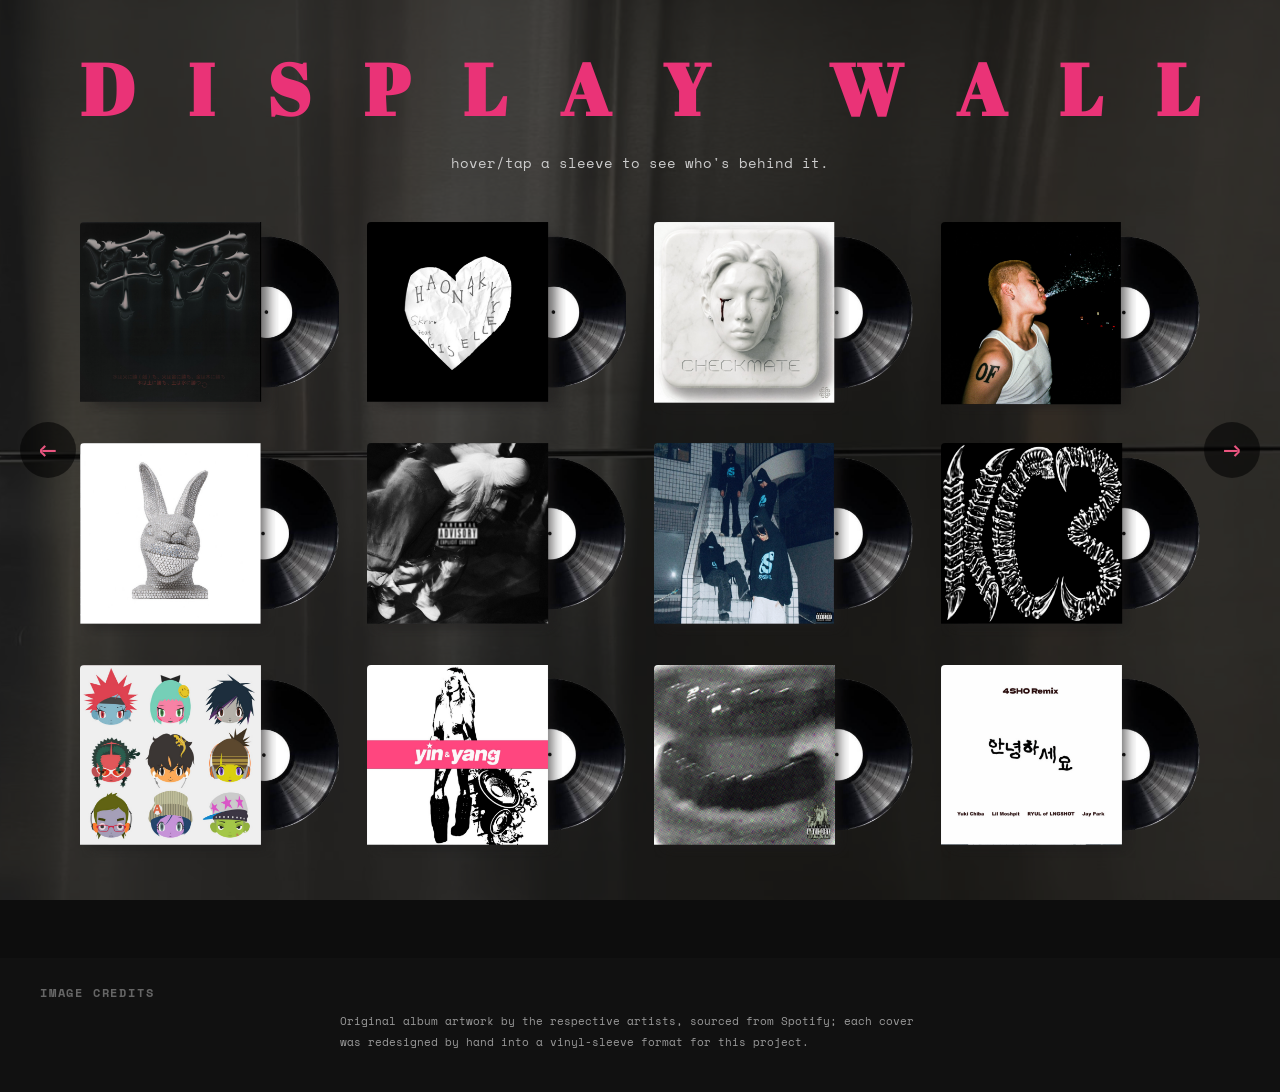
==== commit 0ec778e3: "Add files via upload" ====
--- a/page2.html
+++ b/page2.html
@@ -8,7 +8,7 @@
     <link rel="preconnect" href="https://fonts.googleapis.com" />
     <link rel="preconnect" href="https://fonts.gstatic.com" crossorigin />
     <link
-      href="https://fonts.googleapis.com/css2?family=Abril+Fatface&family=Space+Mono:wght@400;700&display=swap"
+      href="https://fonts.googleapis.com/css2?family=Abril+Fatface&family=Anton&family=Space+Mono:wght@400;700&display=swap"
       rel="stylesheet"
     />
 
@@ -18,7 +18,7 @@
     <main class="display-room">
       <header class="room-header">
         <h1 class="room-title-spread">
-          <span>D</span><span>I</span><span>S</span><span class="stay-together">PLAY&nbsp;WA</span><span>L</span><span>L</span>
+          <span>D</span><span class="stretch-letter">I</span><span>S</span><span>P</span><span>L</span><span>A</span><span>Y</span><span class="word-gap">&nbsp;</span><span>W</span><span>A</span><span class="stretch-letter">L</span><span class="stretch-letter">L</span>
         </h1>
         <p class="room-intro">
           hover/tap a sleeve to see who's behind it.
--- a/style.css
+++ b/style.css
@@ -285,11 +285,27 @@
   margin-bottom: 48px;
 }
 
-.room-header h1 {
+.room-header h1,
+.room-title-spread {
   font-family: "Abril Fatface", serif;
   font-size: clamp(2.5rem, 6vw, 4.5rem);
   color: #EA3377;
   letter-spacing: 0.02em;
+}
+
+/* 标题字母横向撑满整行:D/I/S各自独立、中间PLAY WA保持紧凑、L/L各自独立,
+   flex的space-between只拉开字母之间的间距,字母本身形状/高度完全不变 */
+.room-title-spread {
+  display: flex;
+  justify-content: space-between;
+  align-items: baseline;
+  width: 100%;
+  letter-spacing: normal;
+}
+
+.room-title-spread span {
+  display: inline-block;
+  white-space: nowrap;
 }
 
 .room-intro {
